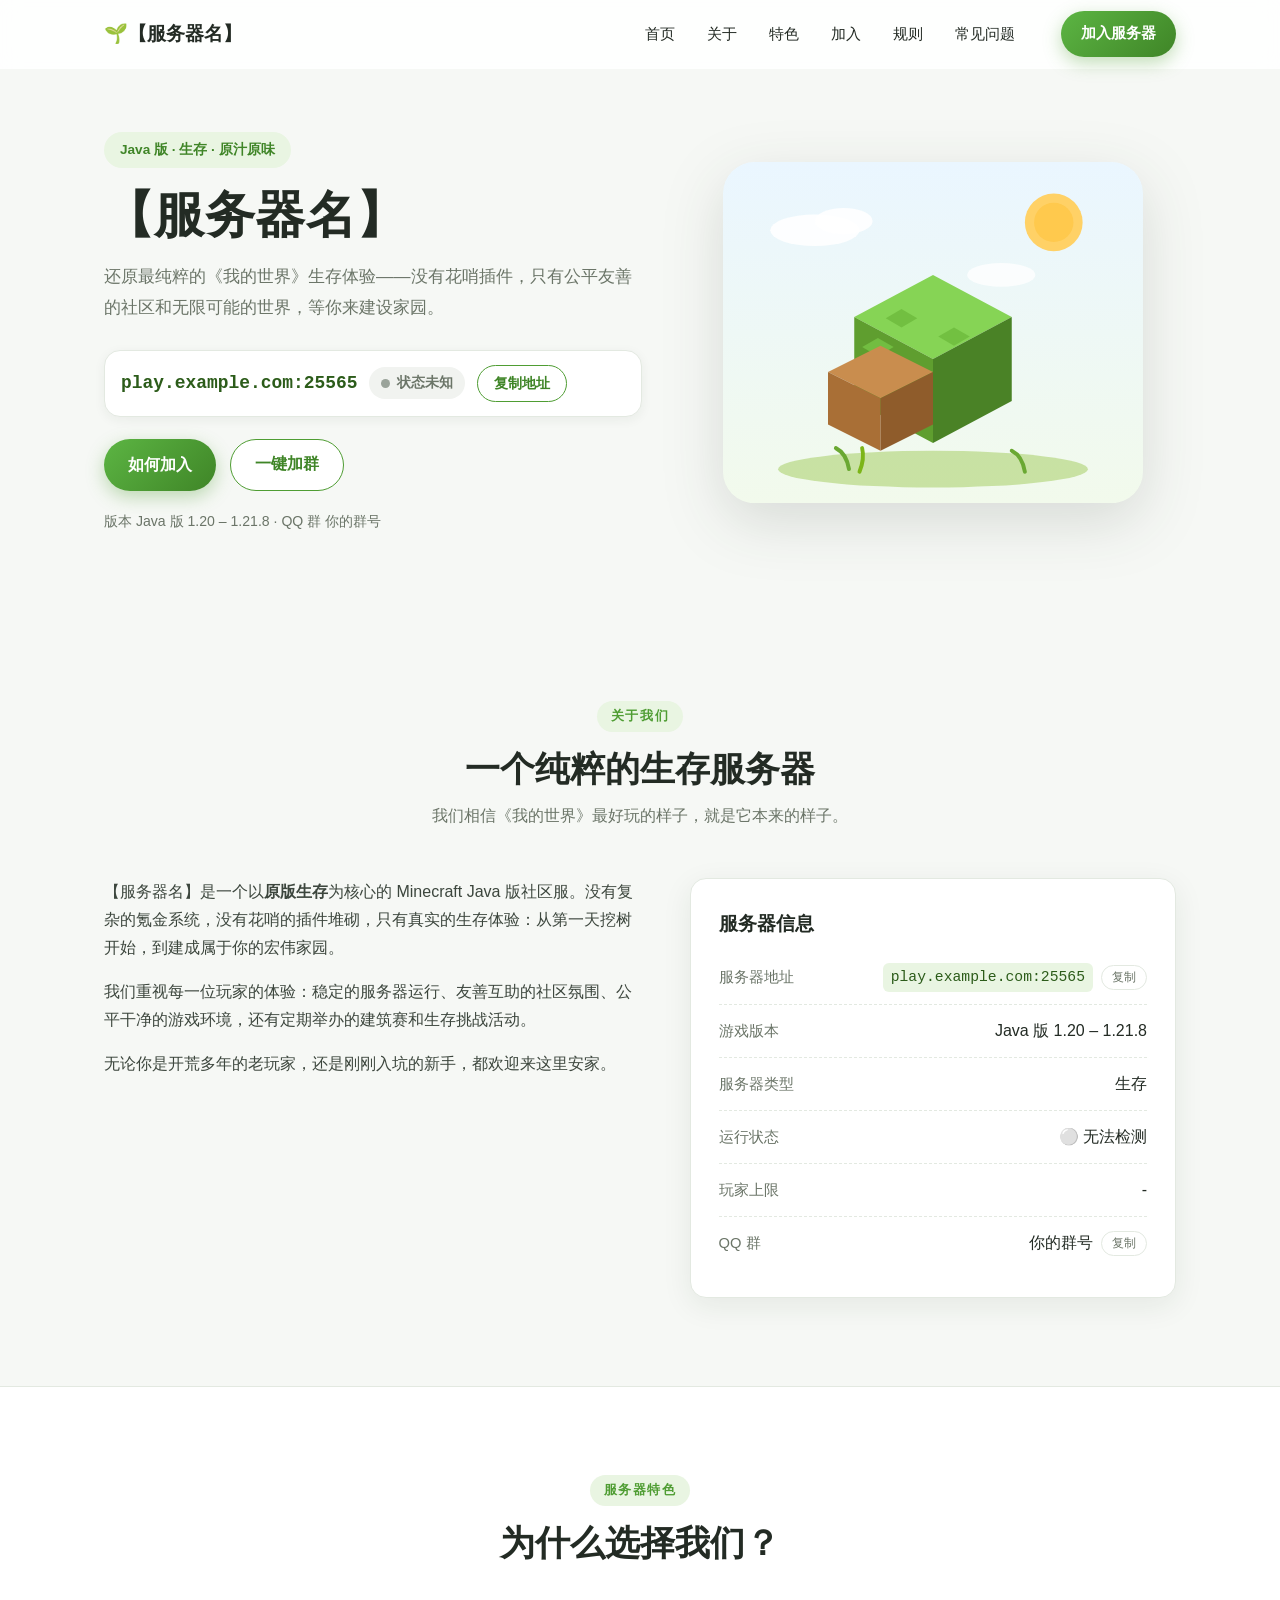
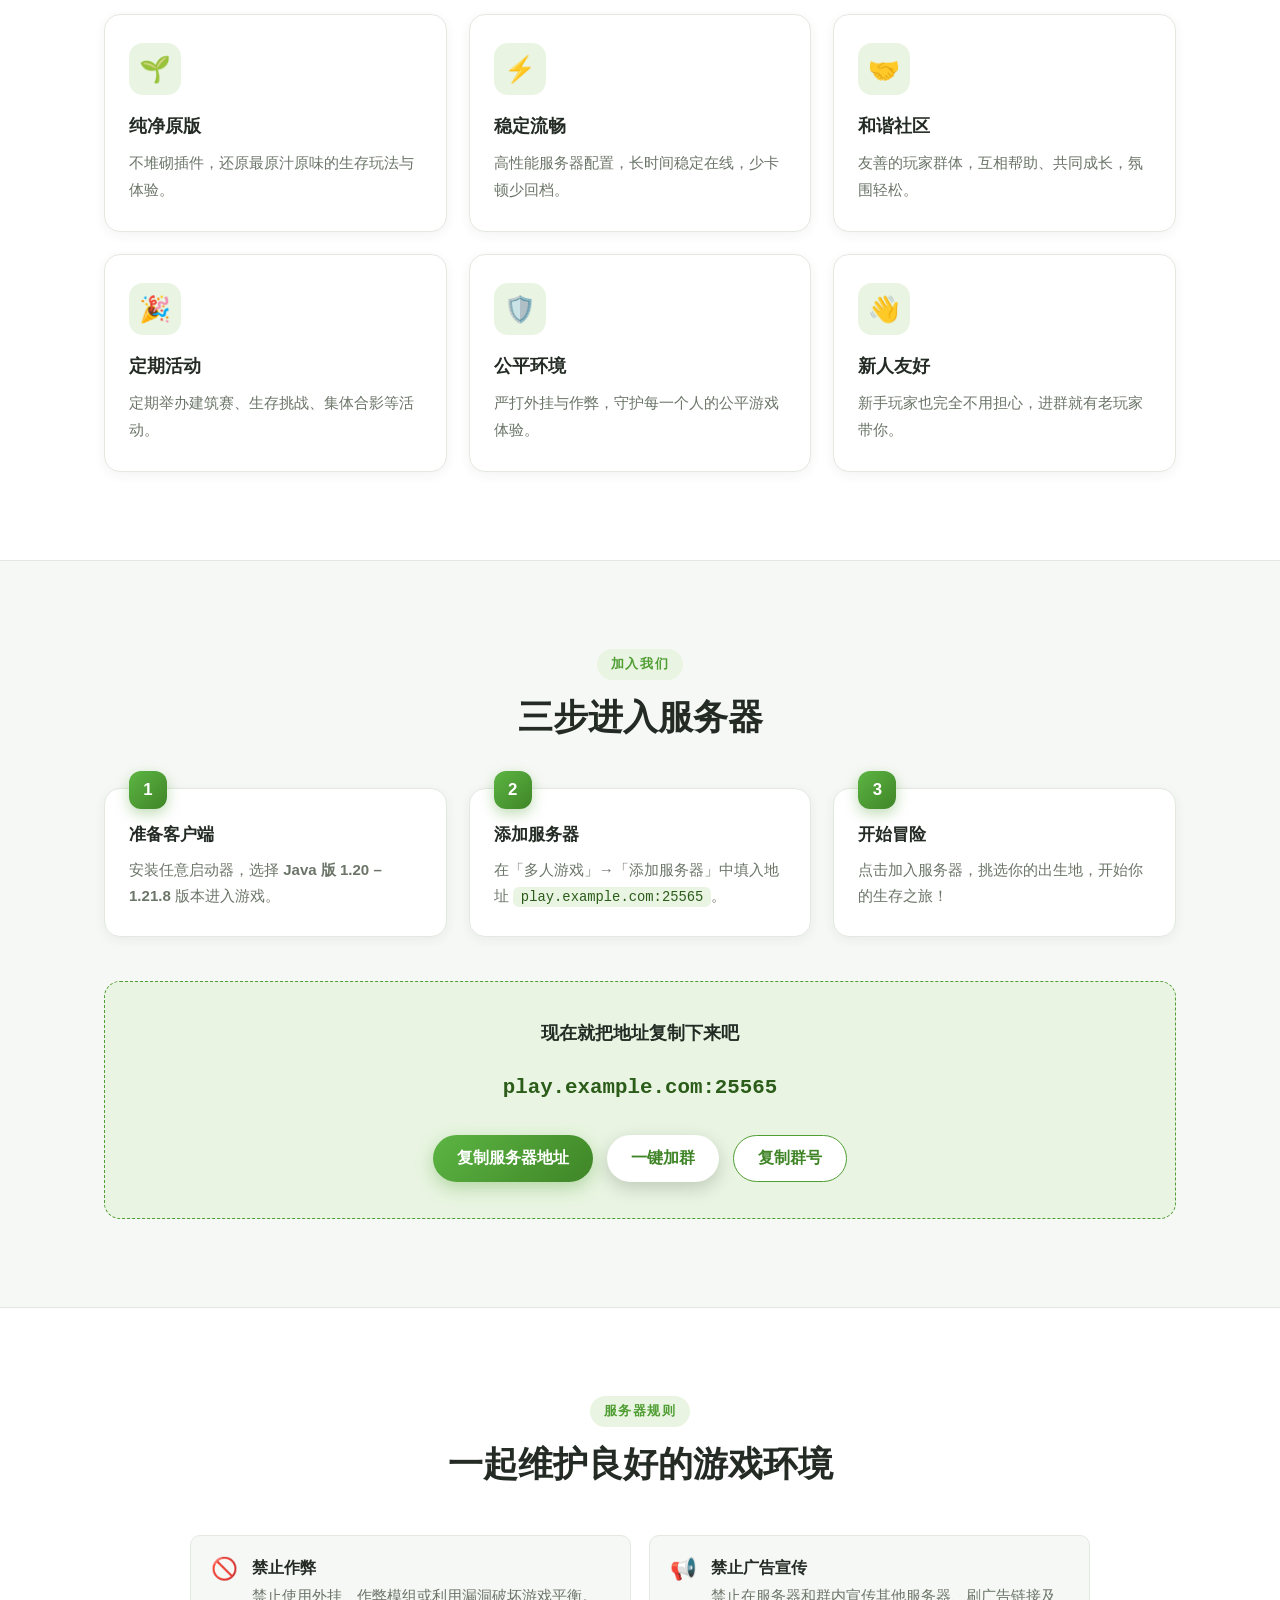
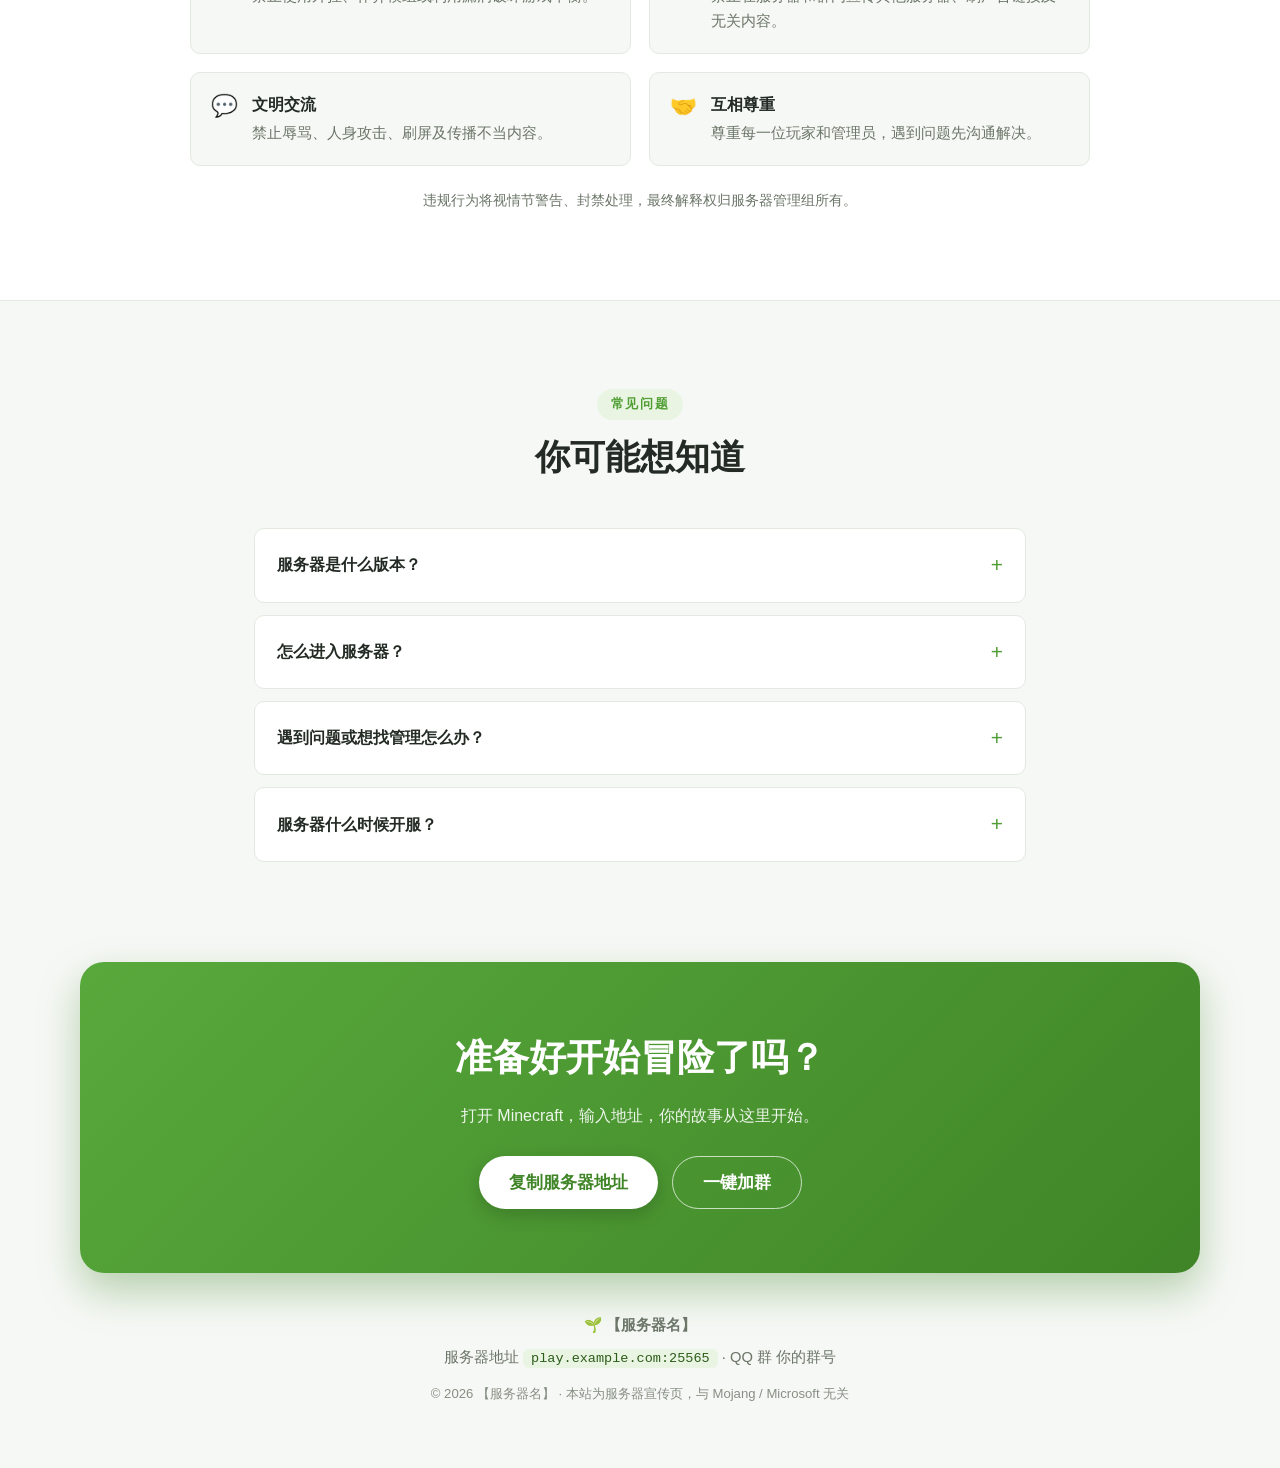
==== index.html @ 93b25566 "Initial commit: MC server promo site + watchdog template" ====
<!DOCTYPE html>
<html lang="zh-CN">
<head>
  <meta charset="UTF-8">
  <meta name="viewport" content="width=device-width, initial-scale=1.0">
  <title>【服务器名】 | 我的世界 Java 版生存服</title>
  <meta name="description" content="我的世界 Java 版【服务器名】，原汁原味的生存体验。服务器地址：play.example.com:25565，版本 1.20 – 1.21.8，QQ 群 你的群号，欢迎加入！">
  <meta name="theme-color" content="#ffffff">
  <link rel="icon" href="data:image/svg+xml,<svg xmlns='http://www.w3.org/2000/svg' viewBox='0 0 100 100'><text y='.9em' font-size='90'>🌱</text></svg>">
  <link rel="stylesheet" href="css/style.css">
</head>
<body>

  <!-- ===== 顶部导航 ===== -->
  <header class="site-header" id="siteHeader">
    <div class="container header-inner">
      <a class="brand" href="#home">🌱【服务器名】</a>
      <nav class="main-nav" id="mainNav" aria-label="主导航">
        <a href="#home">首页</a>
        <a href="#about">关于</a>
        <a href="#features">特色</a>
        <a href="#join">加入</a>
        <a href="#rules">规则</a>
        <a href="#faq">常见问题</a>
      </nav>
      <a class="btn btn-primary nav-cta" href="#join">加入服务器</a>
      <button class="nav-toggle" id="navToggle" aria-label="打开菜单" aria-expanded="false" aria-controls="mainNav">☰</button>
    </div>
  </header>

  <main>
    <!-- ===== 首页横幅 ===== -->
    <section class="hero" id="home">
      <div class="container hero-inner">
        <div class="hero-copy reveal">
          <span class="pill">Java 版 · 生存 · 原汁原味</span>
          <h1>【服务器名】</h1>
          <p class="lead">还原最纯粹的《我的世界》生存体验——没有花哨插件，只有公平友善的社区和无限可能的世界，等你来建设家园。</p>

          <div class="ip-box">
            <code class="ip-text" data-fill="address">play.example.com:25565</code>
            <span class="status-badge" id="statusBadge" data-state="unknown"><span class="dot"></span><span id="statusText">状态检测中…</span></span>
            <button class="btn btn-copy" data-copy-key="address" data-label="复制地址" data-copied="已复制 ✓">复制地址</button>
          </div>

          <div class="hero-actions">
            <a class="btn btn-primary" href="#join">如何加入</a>
            <button class="btn btn-ghost" data-join-group-key="group" data-label="一键加群">一键加群</button>
          </div>
          <p class="hint">版本 <span data-fill="version">Java 版 1.20 – 1.21.8</span> · QQ 群 <span data-fill="group">你的群号</span></p>
        </div>

        <div class="hero-art reveal" aria-hidden="true">
          <svg viewBox="0 0 320 260" role="img" aria-label="Minecraft 方块插画">
            <defs>
              <linearGradient id="sky" x1="0" y1="0" x2="0" y2="1">
                <stop offset="0" stop-color="#eaf6ff"/>
                <stop offset="1" stop-color="#f2faec"/>
              </linearGradient>
            </defs>
            <rect width="320" height="260" rx="24" fill="url(#sky)"/>
            <circle cx="252" cy="46" r="22" fill="#ffd166"/>
            <circle cx="252" cy="46" r="15" fill="#ffc94d"/>
            <ellipse cx="70" cy="52" rx="34" ry="12" fill="#ffffff" opacity=".9"/>
            <ellipse cx="92" cy="45" rx="22" ry="10" fill="#ffffff" opacity=".9"/>
            <ellipse cx="212" cy="86" rx="26" ry="9" fill="#ffffff" opacity=".8"/>
            <polygon points="160,86 220,118 160,150 100,118" fill="#86d455"/>
            <polygon points="100,118 160,150 160,214 100,182" fill="#5f9e2f"/>
            <polygon points="220,118 160,150 160,214 220,182" fill="#4a8226"/>
            <polygon points="136,112 148,119 136,126 124,119" fill="#6fbc3e" opacity=".85"/>
            <polygon points="176,126 188,133 176,140 164,133" fill="#6fbc3e" opacity=".85"/>
            <polygon points="118,134 130,141 118,148 106,141" fill="#75c244" opacity=".85"/>
            <polygon points="120,140 160,160 120,180 80,160" fill="#c98d4e"/>
            <polygon points="80,160 120,180 120,220 80,200" fill="#a96f36"/>
            <polygon points="160,160 120,180 120,220 160,200" fill="#8f5c2b"/>
            <ellipse cx="160" cy="234" rx="118" ry="14" fill="#7cb518" opacity=".35"/>
            <path d="M96 234 q-2 -12 -10 -16" stroke="#6aa832" stroke-width="3" fill="none" stroke-linecap="round"/>
            <path d="M104 236 q4 -10 2 -18" stroke="#7cb518" stroke-width="3" fill="none" stroke-linecap="round"/>
            <path d="M230 236 q-2 -12 -10 -16" stroke="#6aa832" stroke-width="3" fill="none" stroke-linecap="round"/>
          </svg>
        </div>
      </div>
    </section>

    <!-- ===== 关于 + 服务器信息 ===== -->
    <section class="section" id="about">
      <div class="container">
        <div class="section-head reveal">
          <span class="eyebrow">关于我们</span>
          <h2>一个纯粹的生存服务器</h2>
          <p class="section-sub">我们相信《我的世界》最好玩的样子，就是它本来的样子。</p>
        </div>

        <div class="about-grid">
          <div class="about-text reveal">
            <p>【服务器名】是一个以<strong>原版生存</strong>为核心的 Minecraft Java 版社区服。没有复杂的氪金系统，没有花哨的插件堆砌，只有真实的生存体验：从第一天挖树开始，到建成属于你的宏伟家园。</p>
            <p>我们重视每一位玩家的体验：稳定的服务器运行、友善互助的社区氛围、公平干净的游戏环境，还有定期举办的建筑赛和生存挑战活动。</p>
            <p>无论你是开荒多年的老玩家，还是刚刚入坑的新手，都欢迎来这里安家。</p>
          </div>

          <div class="info-card reveal">
            <h3>服务器信息</h3>
            <dl class="info-list">
              <div class="info-row">
                <dt>服务器地址</dt>
                <dd><code data-fill="address">play.example.com:25565</code><button class="copy-mini" data-copy-key="address" data-label="复制" data-copied="✓">复制</button></dd>
              </div>
              <div class="info-row">
                <dt>游戏版本</dt>
                <dd data-fill="version">Java 版 1.20 – 1.21.8</dd>
              </div>
              <div class="info-row">
                <dt>服务器类型</dt>
                <dd>生存</dd>
              </div>
              <div class="info-row">
                <dt>运行状态</dt>
                <dd><span id="statusText2">检测中…</span></dd>
              </div>
              <div class="info-row">
                <dt>玩家上限</dt>
                <dd id="maxText2">-</dd>
              </div>
              <div class="info-row">
                <dt>QQ 群</dt>
                <dd><span data-fill="group">你的群号</span><button class="copy-mini" data-copy-key="group" data-label="复制" data-copied="✓">复制</button></dd>
              </div>
            </dl>
          </div>
        </div>
      </div>
    </section>

    <!-- ===== 特色 ===== -->
    <section class="section section-alt" id="features">
      <div class="container">
        <div class="section-head reveal">
          <span class="eyebrow">服务器特色</span>
          <h2>为什么选择我们？</h2>
        </div>

        <div class="feature-grid">
          <div class="feature-card reveal">
            <div class="feature-icon">🌱</div>
            <h3>纯净原版</h3>
            <p>不堆砌插件，还原最原汁原味的生存玩法与体验。</p>
          </div>
          <div class="feature-card reveal">
            <div class="feature-icon">⚡</div>
            <h3>稳定流畅</h3>
            <p>高性能服务器配置，长时间稳定在线，少卡顿少回档。</p>
          </div>
          <div class="feature-card reveal">
            <div class="feature-icon">🤝</div>
            <h3>和谐社区</h3>
            <p>友善的玩家群体，互相帮助、共同成长，氛围轻松。</p>
          </div>
          <div class="feature-card reveal">
            <div class="feature-icon">🎉</div>
            <h3>定期活动</h3>
            <p>定期举办建筑赛、生存挑战、集体合影等活动。</p>
          </div>
          <div class="feature-card reveal">
            <div class="feature-icon">🛡️</div>
            <h3>公平环境</h3>
            <p>严打外挂与作弊，守护每一个人的公平游戏体验。</p>
          </div>
          <div class="feature-card reveal">
            <div class="feature-icon">👋</div>
            <h3>新人友好</h3>
            <p>新手玩家也完全不用担心，进群就有老玩家带你。</p>
          </div>
        </div>
      </div>
    </section>

    <!-- ===== 如何加入 ===== -->
    <section class="section" id="join">
      <div class="container">
        <div class="section-head reveal">
          <span class="eyebrow">加入我们</span>
          <h2>三步进入服务器</h2>
        </div>

        <div class="steps">
          <div class="step reveal">
            <span class="step-num">1</span>
            <h3>准备客户端</h3>
            <p>安装任意启动器，选择 <strong>Java 版 1.20 – 1.21.8</strong> 版本进入游戏。</p>
          </div>
          <div class="step reveal">
            <span class="step-num">2</span>
            <h3>添加服务器</h3>
            <p>在「多人游戏」→「添加服务器」中填入地址 <code>play.example.com:25565</code>。</p>
          </div>
          <div class="step reveal">
            <span class="step-num">3</span>
            <h3>开始冒险</h3>
            <p>点击加入服务器，挑选你的出生地，开始你的生存之旅！</p>
          </div>
        </div>

        <div class="join-box reveal">
          <p class="join-box-title">现在就把地址复制下来吧</p>
          <code class="join-box-ip" data-fill="address">play.example.com:25565</code>
          <div class="join-box-actions">
            <button class="btn btn-primary" data-copy-key="address" data-label="复制服务器地址" data-copied="已复制 ✓">复制服务器地址</button>
            <button class="btn btn-light" data-join-group-key="group" data-label="一键加群">一键加群</button>
            <button class="btn btn-ghost" data-copy-key="group" data-label="复制群号" data-copied="已复制 ✓">复制群号</button>
          </div>
        </div>
      </div>
    </section>

    <!-- ===== 规则 ===== -->
    <section class="section section-alt" id="rules">
      <div class="container">
        <div class="section-head reveal">
          <span class="eyebrow">服务器规则</span>
          <h2>一起维护良好的游戏环境</h2>
        </div>

        <ul class="rules-list reveal">
          <li><span class="rule-icon">🚫</span><div><strong>禁止作弊</strong><p>禁止使用外挂、作弊模组或利用漏洞破坏游戏平衡。</p></div></li>
          <li><span class="rule-icon">📢</span><div><strong>禁止广告宣传</strong><p>禁止在服务器和群内宣传其他服务器、刷广告链接及无关内容。</p></div></li>
          <li><span class="rule-icon">💬</span><div><strong>文明交流</strong><p>禁止辱骂、人身攻击、刷屏及传播不当内容。</p></div></li>
          <li><span class="rule-icon">🤝</span><div><strong>互相尊重</strong><p>尊重每一位玩家和管理员，遇到问题先沟通解决。</p></div></li>
        </ul>
        <p class="rules-tip reveal">违规行为将视情节警告、封禁处理，最终解释权归服务器管理组所有。</p>
      </div>
    </section>

    <!-- ===== 常见问题 ===== -->
    <section class="section" id="faq">
      <div class="container container-narrow">
        <div class="section-head reveal">
          <span class="eyebrow">常见问题</span>
          <h2>你可能想知道</h2>
        </div>

        <div class="faq-list reveal">
          <details>
            <summary>服务器是什么版本？</summary>
            <p>Java 版 <strong>1.20 – 1.21.8</strong>，生存玩法。</p>
          </details>
          <details>
            <summary>怎么进入服务器？</summary>
            <p>打开 Minecraft Java 版 1.20 – 1.21.8 → 多人游戏 → 添加服务器 → 填入 <code>play.example.com:25565</code> → 加入。详细步骤见上方「如何加入」。</p>
          </details>
          <details>
            <summary>遇到问题或想找管理怎么办？</summary>
            <p>加入 QQ 群 <strong>你的群号</strong>，群内可以联系管理、提问交流。</p>
          </details>
          <details>
            <summary>服务器什么时候开服？</summary>
            <p>服务器长时间在线运行。如果暂时无法进入，可以进群留意开服公告。</p>
          </details>
        </div>
      </div>
    </section>

    <!-- ===== 底部号召 ===== -->
    <section class="section cta-band">
      <div class="container cta-inner reveal">
        <h2>准备好开始冒险了吗？</h2>
        <p>打开 Minecraft，输入地址，你的故事从这里开始。</p>
        <div class="cta-actions">
          <button class="btn btn-light btn-lg" data-copy-key="address" data-label="复制服务器地址" data-copied="已复制 ✓">复制服务器地址</button>
          <button class="btn btn-light-outline btn-lg" data-join-group-key="group" data-label="一键加群">一键加群</button>
        </div>
      </div>
    </section>
  </main>

  <!-- ===== 页脚 ===== -->
  <footer class="site-footer">
    <div class="container">
      <p class="footer-brand">🌱 【服务器名】</p>
      <p>服务器地址 <code>play.example.com:25565</code> · QQ 群 <span data-fill="group">你的群号</span></p>
      <p class="footer-meta">© <span id="year">2025</span> 【服务器名】 · 本站为服务器宣传页，与 Mojang / Microsoft 无关</p>
    </div>
  </footer>

  <script src="js/main.js"></script>
</body>
</html>
---- css/style.css ----
/* ============================================================
   MC 服务器宣传站 · 服主通用模板样式
   明亮简洁风 · 无外部依赖（不加载任何字体/图标库）
   ============================================================ */

:root {
  --bg: #f6f8f5;
  --surface: #ffffff;
  --border: #e3e9e1;
  --text: #232b24;
  --muted: #6b7568;
  --primary: #4f9d33;
  --primary-strong: #3f8527;
  --primary-soft: #e9f5e2;
  --danger: #d9534f;
  --radius: 16px;
  --radius-sm: 10px;
  --shadow: 0 8px 30px rgba(31, 45, 28, .08);
  --shadow-sm: 0 3px 12px rgba(31, 45, 28, .06);
  --maxw: 1120px;
  --header-h: 68px;
}

* { box-sizing: border-box; margin: 0; padding: 0; }

html {
  scroll-behavior: smooth;
  scroll-padding-top: calc(var(--header-h) + 16px);
}

body {
  font-family: -apple-system, BlinkMacSystemFont, "Segoe UI", "PingFang SC", "Hiragino Sans GB", "Microsoft YaHei", "Noto Sans SC", sans-serif;
  background: var(--bg);
  color: var(--text);
  line-height: 1.75;
  -webkit-font-smoothing: antialiased;
}

img, svg { display: block; max-width: 100%; }
a { color: var(--primary-strong); text-decoration: none; }
code {
  font-family: ui-monospace, "SF Mono", Consolas, "Cascadia Code", monospace;
  background: var(--primary-soft);
  color: #2c5c1a;
  padding: 2px 8px;
  border-radius: 6px;
  font-size: .92em;
}
button { font-family: inherit; }

.container { max-width: var(--maxw); margin: 0 auto; padding: 0 24px; }
.container-narrow { max-width: 820px; }

.section { padding: 88px 0; }
.section-alt { background: var(--surface); border-top: 1px solid var(--border); border-bottom: 1px solid var(--border); }

/* ---------- 区块标题 ---------- */
.section-head { text-align: center; margin-bottom: 48px; }
.eyebrow {
  display: inline-block;
  font-size: .82rem;
  font-weight: 700;
  letter-spacing: .12em;
  color: var(--primary);
  background: var(--primary-soft);
  padding: 4px 14px;
  border-radius: 999px;
  margin-bottom: 14px;
}
.section-head h2 { font-size: clamp(1.6rem, 3vw, 2.2rem); line-height: 1.3; }
.section-sub { color: var(--muted); margin-top: 10px; }

/* ---------- 按钮 ---------- */
.btn {
  display: inline-flex;
  align-items: center;
  justify-content: center;
  gap: 8px;
  border: none;
  cursor: pointer;
  font-size: 1rem;
  font-weight: 600;
  padding: 12px 24px;
  border-radius: 999px;
  transition: transform .15s ease, box-shadow .15s ease, background .15s ease, color .15s ease;
  white-space: nowrap;
}
.btn:active { transform: scale(.97); }
.btn-primary {
  background: linear-gradient(135deg, #5cb543, var(--primary-strong));
  color: #fff;
  box-shadow: 0 6px 18px rgba(79, 157, 51, .35);
}
.btn-primary:hover { box-shadow: 0 8px 24px rgba(79, 157, 51, .45); transform: translateY(-1px); }
.btn-ghost {
  background: var(--surface);
  color: var(--primary-strong);
  border: 1.5px solid var(--primary);
}
.btn-ghost:hover { background: var(--primary-soft); }
.btn-light { background: #fff; color: var(--primary-strong); box-shadow: 0 6px 18px rgba(0,0,0,.18); }
.btn-light:hover { transform: translateY(-1px); }
.btn-light-outline { background: transparent; color: #fff; border: 1.5px solid rgba(255,255,255,.7); }
.btn-light-outline:hover { background: rgba(255,255,255,.14); }
.btn-lg { padding: 14px 30px; font-size: 1.05rem; }
.btn-copy {
  background: var(--surface);
  color: var(--primary-strong);
  border: 1.5px solid var(--primary);
  padding: 8px 16px;
  font-size: .9rem;
}
.btn-copy:hover { background: var(--primary-soft); }
.btn.is-copied { background: var(--primary); color: #fff; border-color: var(--primary); }

/* ---------- 顶部导航 ---------- */
.site-header {
  position: fixed;
  top: 0; left: 0; right: 0;
  z-index: 100;
  background: rgba(255, 255, 255, .88);
  backdrop-filter: blur(10px);
  -webkit-backdrop-filter: blur(10px);
  border-bottom: 1px solid transparent;
  transition: border-color .2s ease, box-shadow .2s ease;
}
.site-header.scrolled { border-bottom-color: var(--border); box-shadow: var(--shadow-sm); }
.header-inner { display: flex; align-items: center; gap: 24px; height: var(--header-h); }
.brand { font-size: 1.2rem; font-weight: 800; color: var(--text); display: inline-flex; align-items: center; gap: 6px; }
.main-nav { display: flex; gap: 4px; margin-left: auto; }
.main-nav a {
  color: var(--text);
  font-weight: 500;
  font-size: .96rem;
  padding: 8px 14px;
  border-radius: 999px;
  transition: background .15s ease, color .15s ease;
}
.main-nav a:hover { background: var(--primary-soft); color: var(--primary-strong); }
.nav-cta { margin-left: 8px; padding: 10px 20px; font-size: .92rem; }
.nav-toggle {
  display: none;
  margin-left: auto;
  background: none;
  border: 1.5px solid var(--border);
  border-radius: 10px;
  width: 42px; height: 42px;
  font-size: 1.3rem;
  color: var(--text);
  cursor: pointer;
}

/* ---------- 首页横幅 ---------- */
.hero { padding: calc(var(--header-h) + 64px) 0 80px; }
.hero-inner {
  display: grid;
  grid-template-columns: 1.05fr .95fr;
  gap: 48px;
  align-items: center;
}
.pill {
  display: inline-block;
  background: var(--primary-soft);
  color: var(--primary-strong);
  font-size: .85rem;
  font-weight: 700;
  padding: 6px 16px;
  border-radius: 999px;
  margin-bottom: 18px;
}
.hero h1 { font-size: clamp(2.1rem, 4.6vw, 3.1rem); line-height: 1.2; letter-spacing: .01em; }
.hero .lead { color: var(--muted); font-size: 1.08rem; margin-top: 16px; max-width: 34em; }

.ip-box {
  display: flex;
  flex-wrap: wrap;
  align-items: center;
  gap: 12px;
  margin-top: 28px;
  padding: 14px 16px;
  background: var(--surface);
  border: 1.5px solid var(--border);
  border-radius: var(--radius);
  box-shadow: var(--shadow-sm);
}
.ip-text { font-size: 1.12rem; font-weight: 700; color: #2c5c1a; background: none; padding: 0; }
.status-badge {
  display: inline-flex;
  align-items: center;
  gap: 7px;
  font-size: .85rem;
  font-weight: 600;
  color: var(--muted);
  padding: 4px 12px;
  border-radius: 999px;
  background: #f1f3f0;
}
.status-badge .dot { width: 9px; height: 9px; border-radius: 50%; background: #9aa39a; flex: none; }
.status-badge[data-state="online"] { background: #e6f6e0; color: #2f7d1d; }
.status-badge[data-state="online"] .dot { background: #4cbb2f; box-shadow: 0 0 0 3px rgba(76, 187, 47, .18); }
.status-badge[data-state="offline"] { background: #fdeeee; color: #b13a37; }
.status-badge[data-state="offline"] .dot { background: var(--danger); }

.hero-actions { display: flex; flex-wrap: wrap; gap: 14px; margin-top: 22px; }
.hint { color: var(--muted); font-size: .88rem; margin-top: 18px; }

.hero-art svg {
  width: 100%;
  max-width: 420px;
  margin: 0 auto;
  animation: float 6s ease-in-out infinite alternate;
  filter: drop-shadow(0 18px 30px rgba(31, 45, 28, .14));
}
@keyframes float { from { transform: translateY(0); } to { transform: translateY(-12px); } }

/* ---------- 关于 + 信息卡 ---------- */
.about-grid { display: grid; grid-template-columns: 1.05fr .95fr; gap: 48px; align-items: start; }
.about-text p { color: #3c463d; margin-bottom: 16px; }

.info-card {
  background: var(--surface);
  border: 1px solid var(--border);
  border-radius: var(--radius);
  box-shadow: var(--shadow);
  padding: 28px;
}
.info-card h3 { font-size: 1.2rem; margin-bottom: 6px; }
.info-list { margin-top: 10px; }
.info-row {
  display: flex;
  align-items: center;
  justify-content: space-between;
  gap: 16px;
  padding: 12px 0;
  border-bottom: 1px dashed var(--border);
}
.info-row:last-child { border-bottom: none; }
.info-row dt { color: var(--muted); font-size: .92rem; flex: none; }
.info-row dd { text-align: right; display: flex; align-items: center; gap: 8px; flex-wrap: wrap; justify-content: flex-end; }
.copy-mini {
  border: 1px solid var(--border);
  background: var(--surface);
  color: var(--muted);
  font-size: .78rem;
  padding: 3px 10px;
  border-radius: 999px;
  cursor: pointer;
  transition: all .15s ease;
}
.copy-mini:hover { border-color: var(--primary); color: var(--primary-strong); }
.copy-mini.is-copied { background: var(--primary); border-color: var(--primary); color: #fff; }

/* ---------- 特色卡片 ---------- */
.feature-grid { display: grid; grid-template-columns: repeat(3, 1fr); gap: 22px; }
.feature-card {
  background: var(--surface);
  border: 1px solid var(--border);
  border-radius: var(--radius);
  padding: 28px 24px;
  box-shadow: var(--shadow-sm);
  transition: transform .2s ease, box-shadow .2s ease;
}
.feature-card:hover { transform: translateY(-5px); box-shadow: var(--shadow); }
.feature-icon {
  width: 52px; height: 52px;
  display: grid; place-items: center;
  font-size: 1.6rem;
  background: var(--primary-soft);
  border-radius: 14px;
  margin-bottom: 16px;
}
.feature-card h3 { font-size: 1.1rem; margin-bottom: 8px; }
.feature-card p { color: var(--muted); font-size: .95rem; }

/* ---------- 三步加入 ---------- */
.steps { display: grid; grid-template-columns: repeat(3, 1fr); gap: 22px; counter-reset: step; }
.step {
  position: relative;
  background: var(--surface);
  border: 1px solid var(--border);
  border-radius: var(--radius);
  padding: 30px 24px 26px;
  box-shadow: var(--shadow-sm);
}
.step-num {
  position: absolute;
  top: -18px; left: 24px;
  width: 38px; height: 38px;
  display: grid; place-items: center;
  background: linear-gradient(135deg, #5cb543, var(--primary-strong));
  color: #fff;
  font-weight: 800;
  font-size: 1.05rem;
  border-radius: 12px;
  box-shadow: 0 5px 14px rgba(79, 157, 51, .35);
}
.step h3 { font-size: 1.08rem; margin-bottom: 8px; }
.step p { color: var(--muted); font-size: .94rem; }

.join-box {
  margin-top: 44px;
  text-align: center;
  background: var(--primary-soft);
  border: 1.5px dashed var(--primary);
  border-radius: var(--radius);
  padding: 36px 24px;
}
.join-box-title { font-weight: 700; font-size: 1.1rem; }
.join-box-ip { display: inline-block; font-size: 1.3rem; font-weight: 700; color: #2c5c1a; margin: 14px 0 20px; padding: 8px 18px; }
.join-box-actions { display: flex; flex-wrap: wrap; gap: 14px; justify-content: center; }

/* ---------- 规则 ---------- */
.rules-list {
  list-style: none;
  display: grid;
  grid-template-columns: repeat(2, 1fr);
  gap: 18px;
  max-width: 900px;
  margin: 0 auto;
}
.rules-list li {
  display: flex;
  gap: 14px;
  align-items: flex-start;
  background: var(--bg);
  border: 1px solid var(--border);
  border-radius: var(--radius-sm);
  padding: 18px 20px;
}
.rule-icon { font-size: 1.35rem; line-height: 1.4; flex: none; }
.rules-list strong { display: block; margin-bottom: 2px; }
.rules-list p { color: var(--muted); font-size: .92rem; }
.rules-tip { text-align: center; color: var(--muted); font-size: .88rem; margin-top: 22px; }

/* ---------- 常见问题 ---------- */
.faq-list details {
  background: var(--surface);
  border: 1px solid var(--border);
  border-radius: var(--radius-sm);
  margin-bottom: 12px;
  overflow: hidden;
}
.faq-list summary {
  cursor: pointer;
  font-weight: 600;
  padding: 18px 22px;
  list-style: none;
  display: flex;
  justify-content: space-between;
  align-items: center;
  gap: 16px;
  transition: background .15s ease;
}
.faq-list summary::-webkit-details-marker { display: none; }
.faq-list summary::after {
  content: "+";
  font-size: 1.3rem;
  font-weight: 400;
  color: var(--primary);
  transition: transform .2s ease;
  flex: none;
}
.faq-list details[open] summary { background: var(--primary-soft); }
.faq-list details[open] summary::after { transform: rotate(45deg); }
.faq-list details p { padding: 4px 22px 18px; color: var(--muted); font-size: .95rem; }

/* ---------- 底部号召 ---------- */
.cta-band { padding: 0; }
.cta-inner {
  background: linear-gradient(135deg, #58a93c, #3f8527);
  color: #fff;
  border-radius: 24px;
  text-align: center;
  padding: 64px 32px;
  box-shadow: 0 18px 40px rgba(63, 133, 39, .35);
}
.cta-inner h2 { font-size: clamp(1.6rem, 3.4vw, 2.3rem); }
.cta-inner p { opacity: .9; margin: 12px 0 26px; }
.cta-actions { display: flex; flex-wrap: wrap; gap: 14px; justify-content: center; }

/* ---------- 页脚 ---------- */
.site-footer { padding: 40px 0 56px; text-align: center; }
.footer-brand { font-weight: 800; font-size: 1.05rem; margin-bottom: 6px; }
.site-footer p { color: var(--muted); font-size: .92rem; margin-bottom: 6px; }
.footer-meta { font-size: .82rem !important; opacity: .8; margin-top: 12px !important; }

/* ---------- 滚动显现动画 ---------- */
.reveal { opacity: 0; transform: translateY(20px); transition: opacity .6s ease, transform .6s ease; }
.reveal.in { opacity: 1; transform: none; }

/* ---------- 响应式 ---------- */
@media (max-width: 920px) {
  .hero { padding-top: calc(var(--header-h) + 40px); }
  .hero-inner { grid-template-columns: 1fr; gap: 40px; }
  .hero-art { order: -1; }
  .hero-art svg { max-width: 300px; }
  .about-grid { grid-template-columns: 1fr; gap: 32px; }
  .feature-grid { grid-template-columns: repeat(2, 1fr); }
  .steps { grid-template-columns: 1fr; gap: 30px; }
  .rules-list { grid-template-columns: 1fr; }

  .main-nav {
    position: fixed;
    top: var(--header-h); left: 0; right: 0;
    flex-direction: column;
    gap: 0;
    background: var(--surface);
    border-bottom: 1px solid var(--border);
    box-shadow: var(--shadow);
    padding: 10px 24px 16px;
    display: none;
  }
  .main-nav.open { display: flex; }
  .main-nav a { padding: 12px 14px; }
  .nav-cta { display: none; }
  .nav-toggle { display: block; }
}

@media (max-width: 560px) {
  .section { padding: 64px 0; }
  .feature-grid { grid-template-columns: 1fr; }
  .hero-actions .btn { width: 100%; }
  .cta-inner { padding: 48px 20px; }
}

@media (prefers-reduced-motion: reduce) {
  html { scroll-behavior: auto; }
  .reveal { opacity: 1; transform: none; transition: none; }
  .hero-art svg { animation: none; }
}
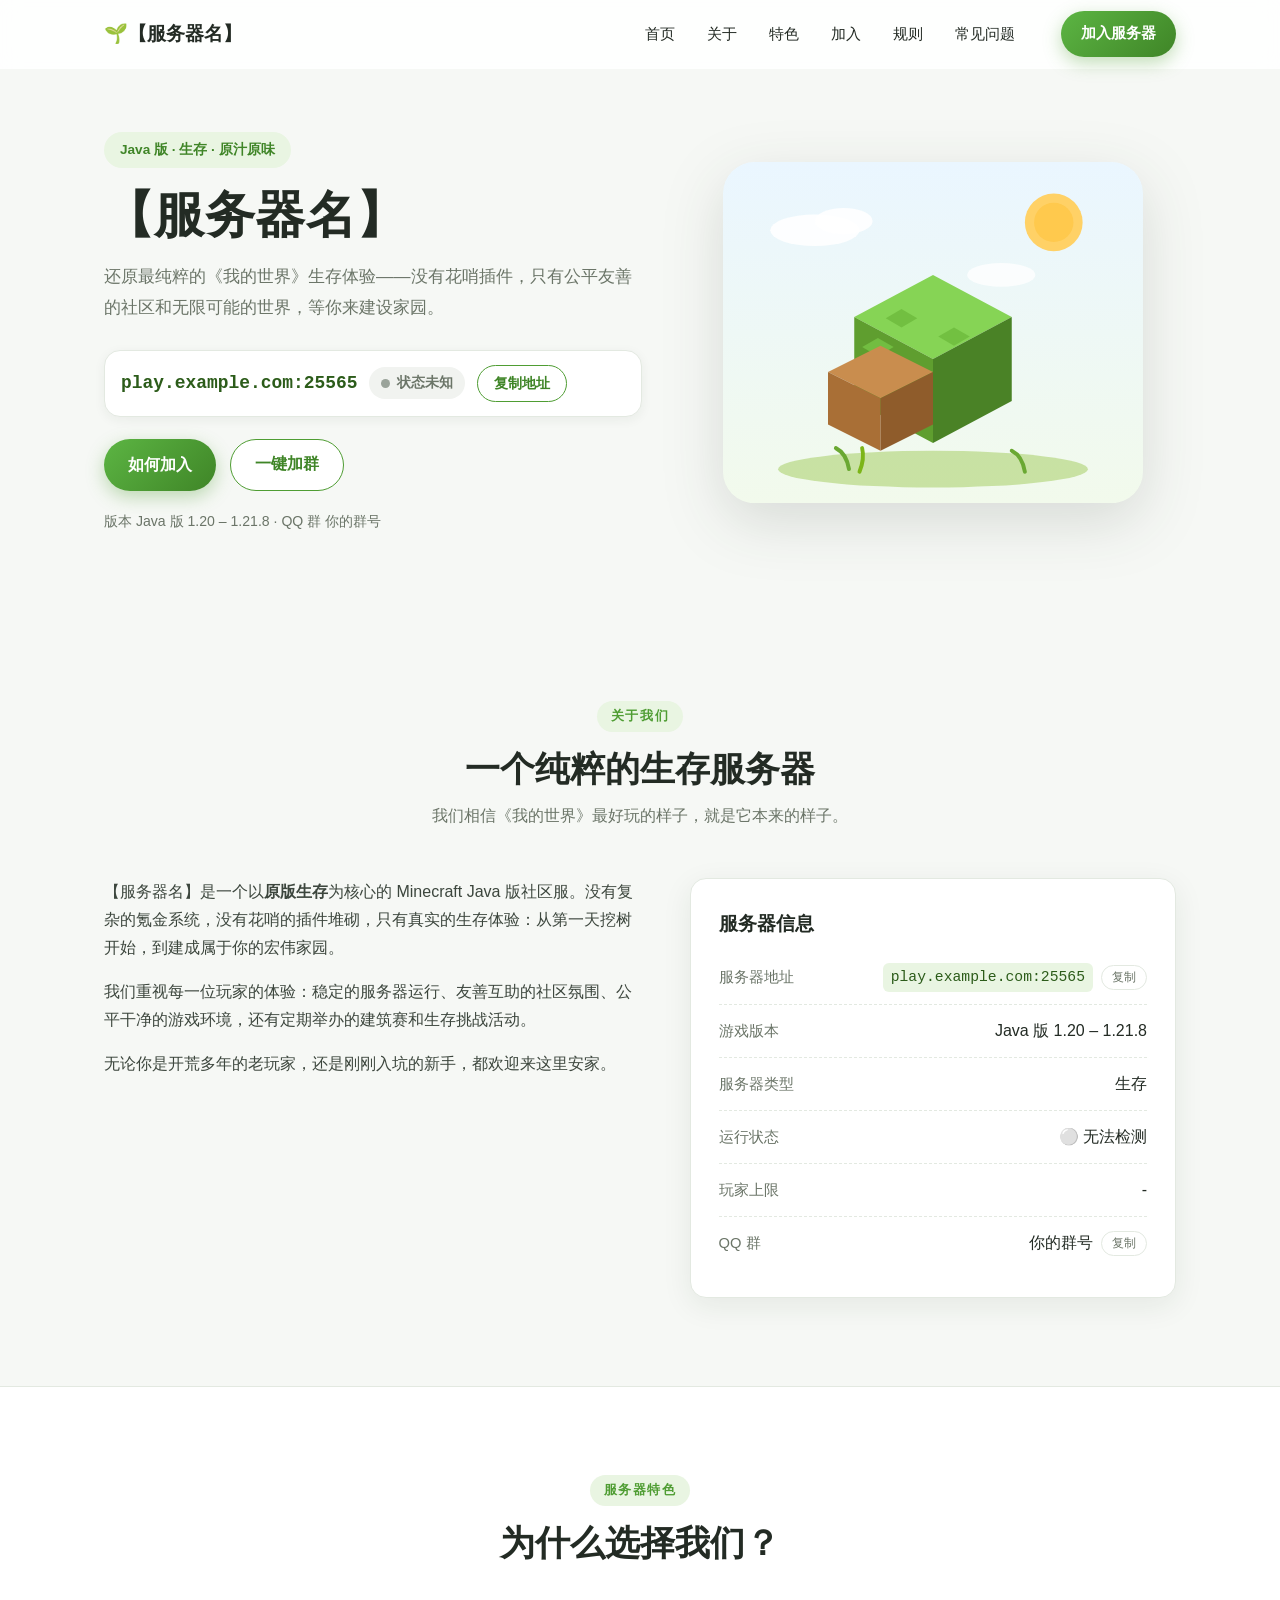
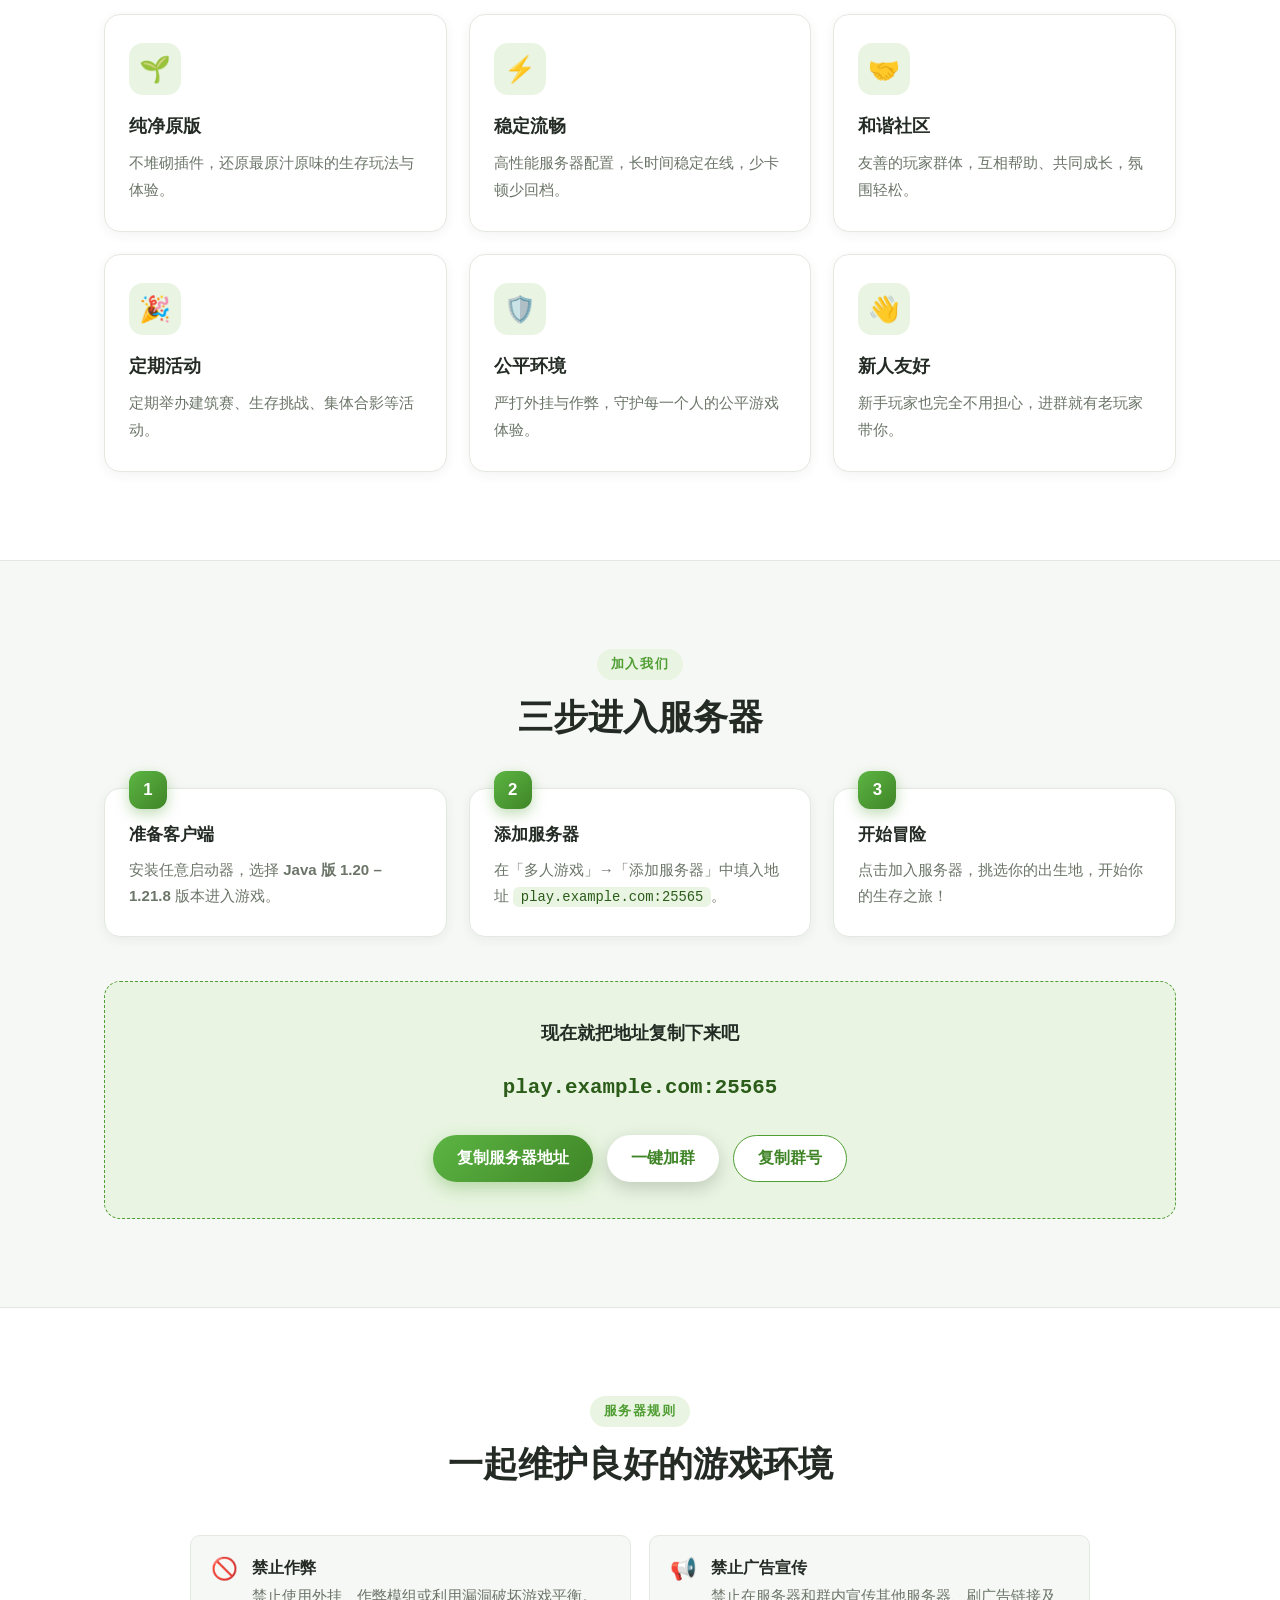
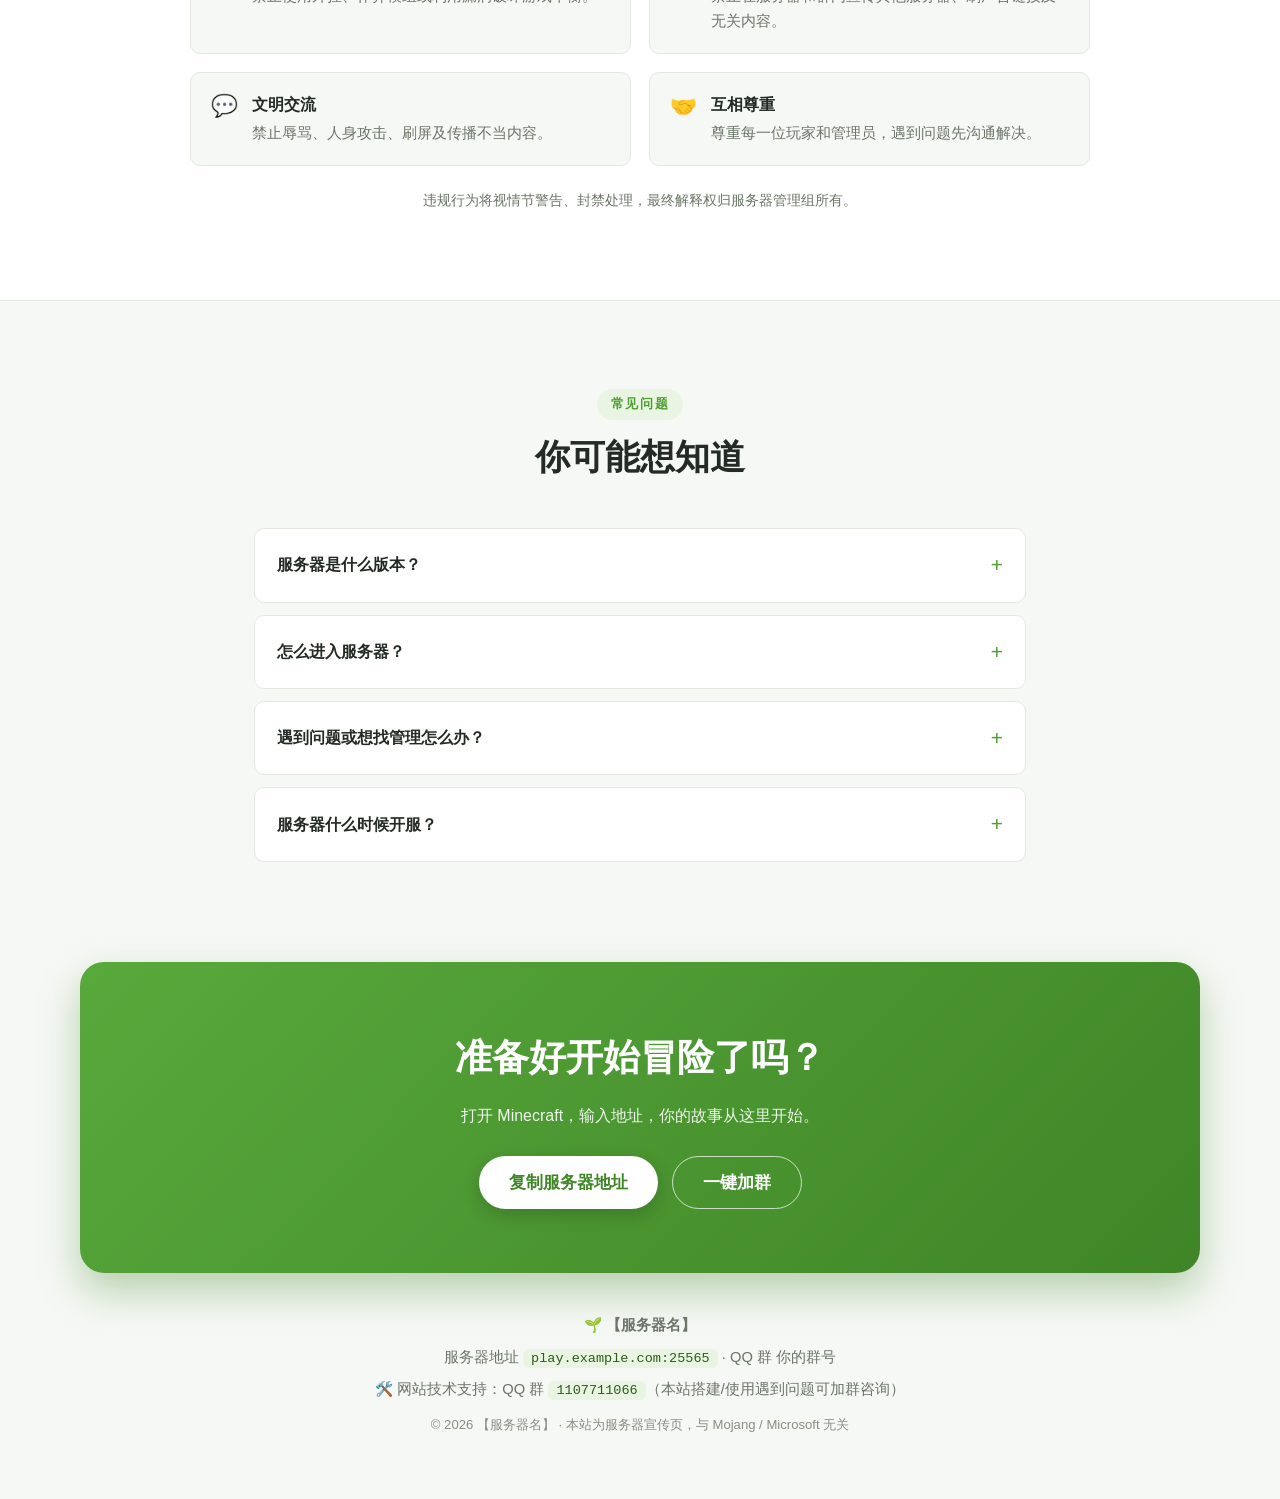
==== commit 7c9a0955: "feat: add tech-support QQ group 1107711066 to wizard and site footer" ====
--- a/index.html
+++ b/index.html
@@ -277,6 +277,7 @@
     <div class="container">
       <p class="footer-brand">🌱 【服务器名】</p>
       <p>服务器地址 <code>play.example.com:25565</code> · QQ 群 <span data-fill="group">你的群号</span></p>
+      <p>🛠️ 网站技术支持：QQ 群 <code>1107711066</code>（本站搭建/使用遇到问题可加群咨询）</p>
       <p class="footer-meta">© <span id="year">2025</span> 【服务器名】 · 本站为服务器宣传页，与 Mojang / Microsoft 无关</p>
     </div>
   </footer>
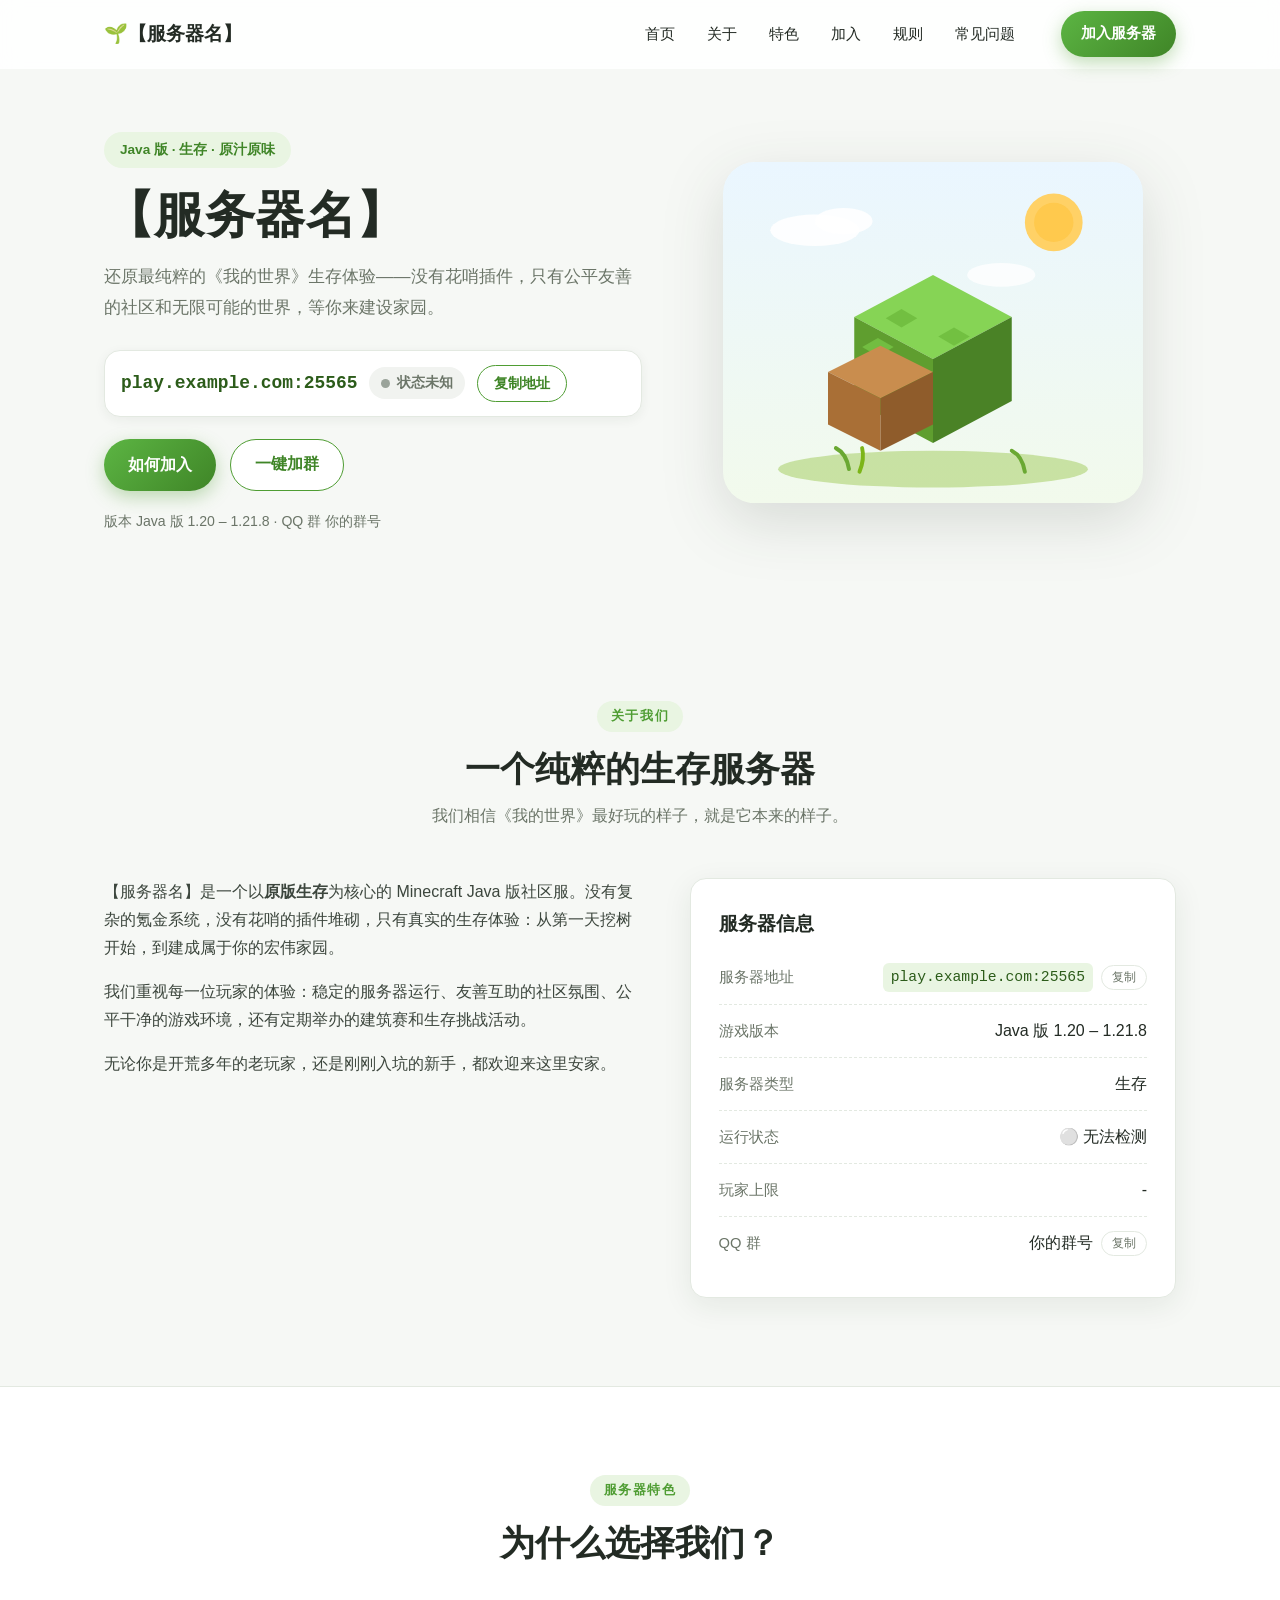
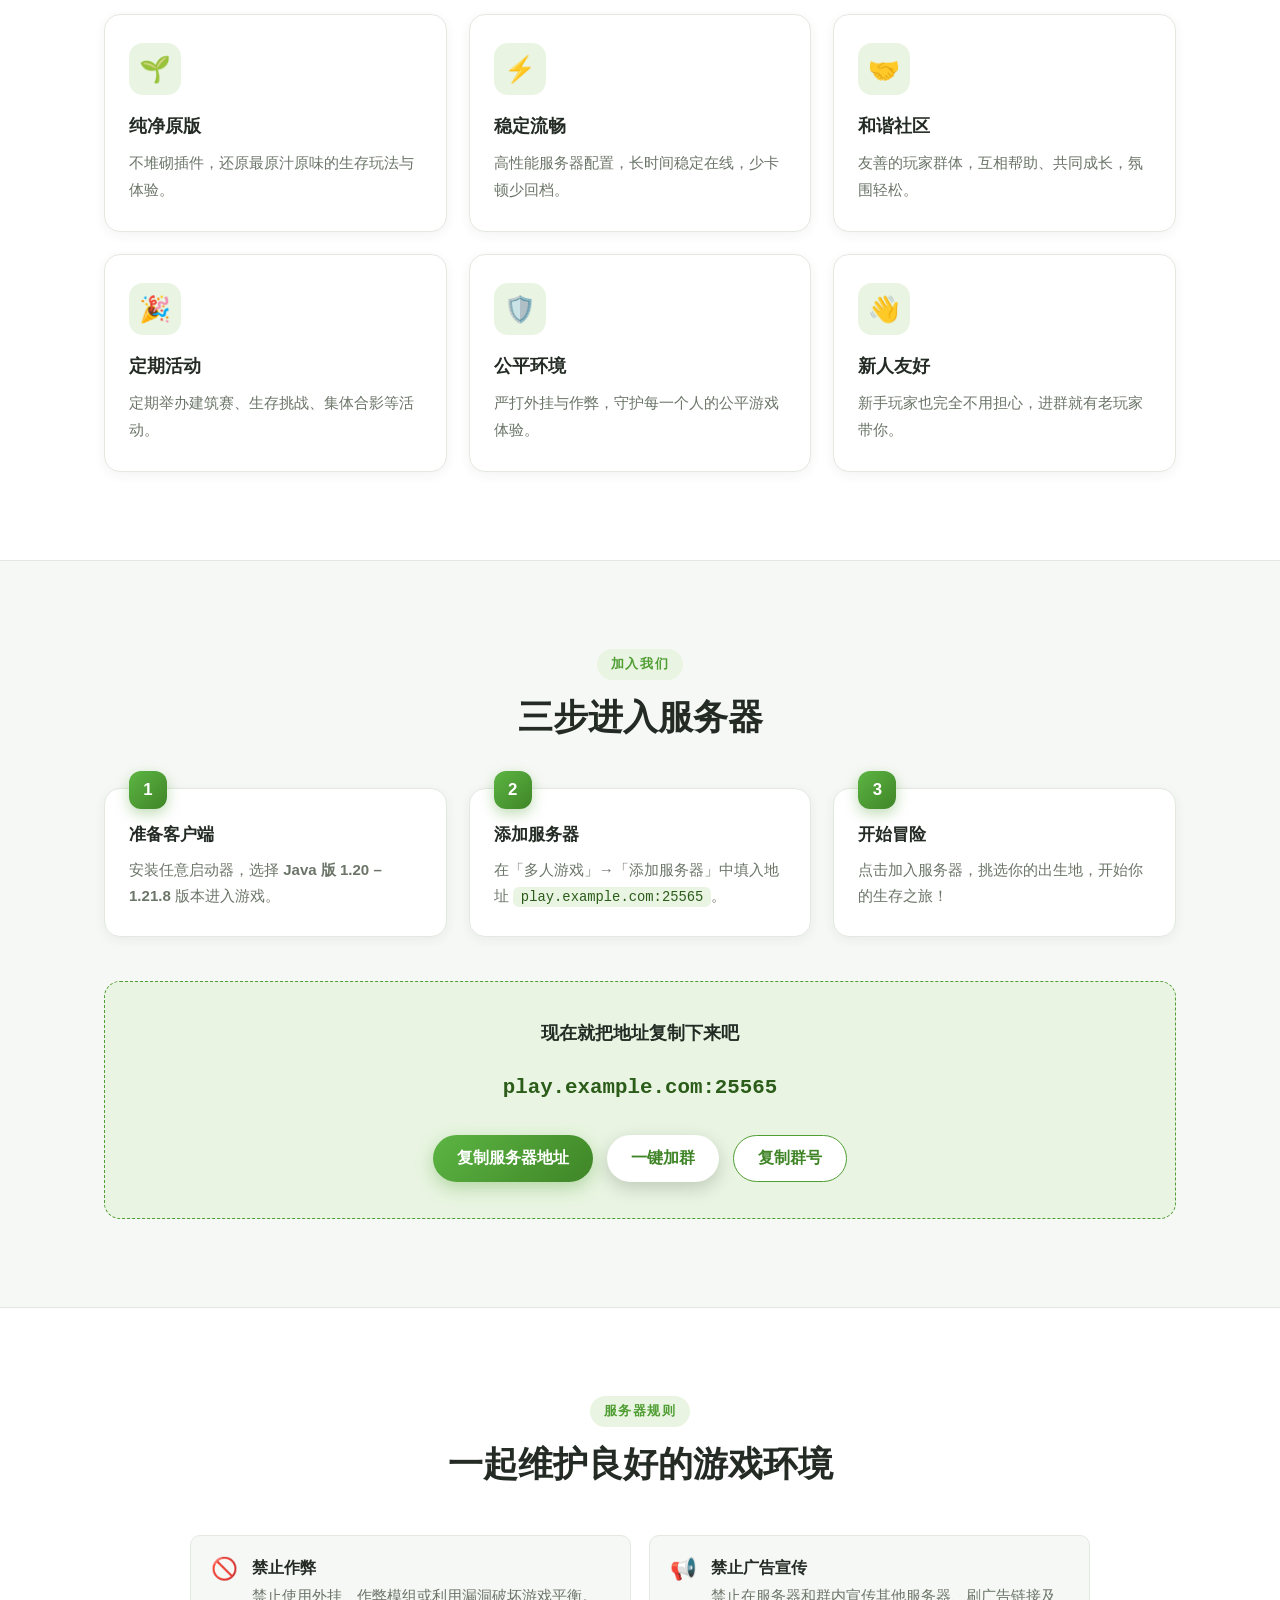
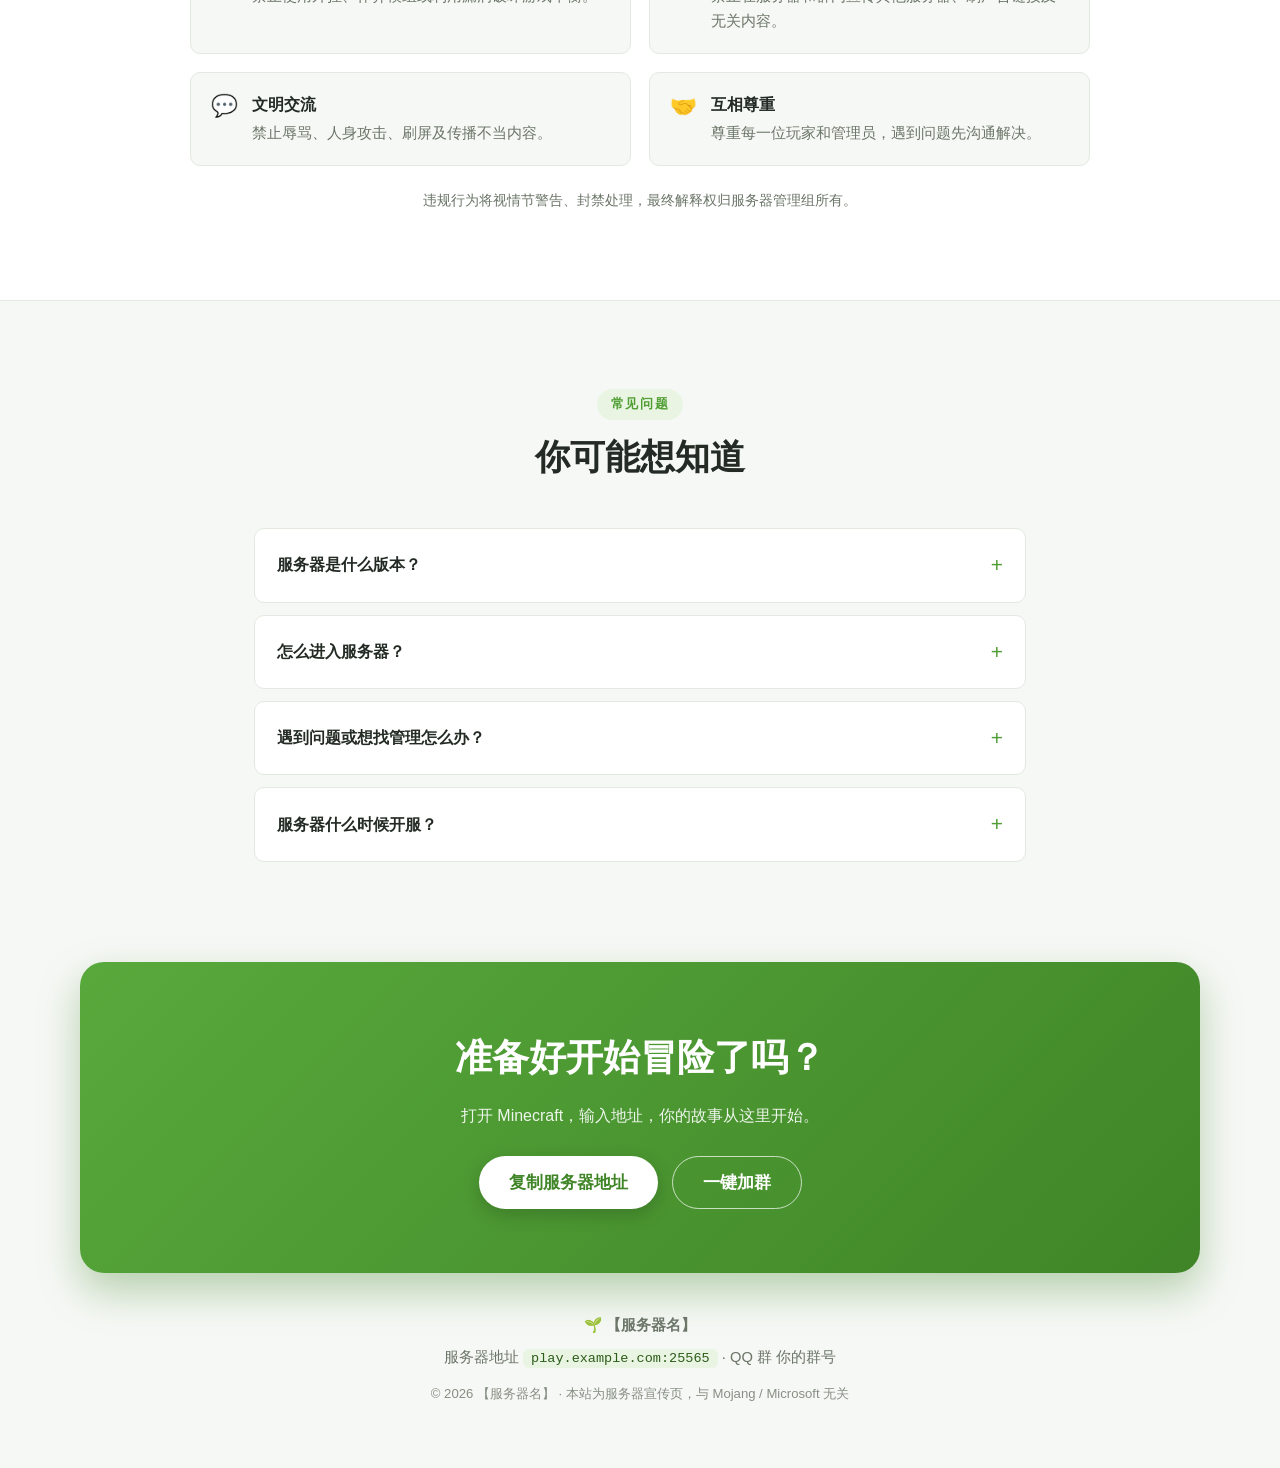
==== commit 9001073e: "fix: support group via one-click join button on wizard only, not site footer" ====
--- a/index.html
+++ b/index.html
@@ -277,7 +277,6 @@
     <div class="container">
       <p class="footer-brand">🌱 【服务器名】</p>
       <p>服务器地址 <code>play.example.com:25565</code> · QQ 群 <span data-fill="group">你的群号</span></p>
-      <p>🛠️ 网站技术支持：QQ 群 <code>1107711066</code>（本站搭建/使用遇到问题可加群咨询）</p>
       <p class="footer-meta">© <span id="year">2025</span> 【服务器名】 · 本站为服务器宣传页，与 Mojang / Microsoft 无关</p>
     </div>
   </footer>
